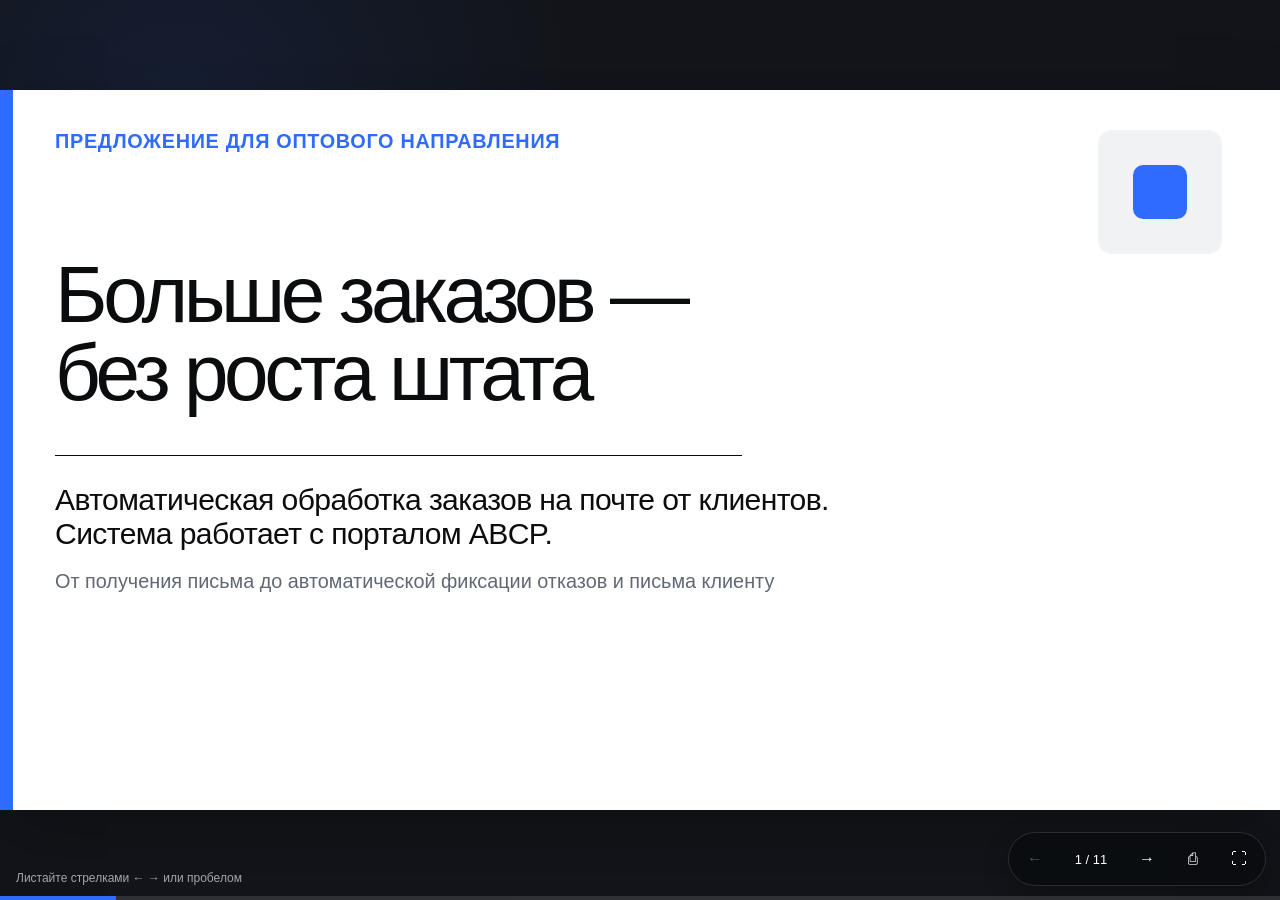
==== presentation/index.html @ 7cd582e7 "Initial SKVOZ site" ====
<!doctype html>
<html lang="ru">
<head>
  <meta charset="utf-8">
  <meta name="viewport" content="width=device-width, initial-scale=1, viewport-fit=cover">
  <meta name="color-scheme" content="light">
  <title>СКВОЗЬ / Заказы - автоматическая обработка заказов из почты</title>
  <style>
    :root {
      --ink: #0b0c0e;
      --muted: #626873;
      --panel: #f1f2f4;
      --line: #c8cbd0;
      --blue: #2f6bff;
      --blue-soft: #dce7ff;
      --white: #fff;
      --shadow: 0 22px 70px rgba(0, 0, 0, .22);
    }

    * { box-sizing: border-box; }

    html, body {
      width: 100%;
      height: 100%;
      margin: 0;
      overflow: hidden;
      background: #121419;
      color: var(--ink);
      font-family: "Helvetica Neue", Arial, sans-serif;
    }

    button, a { font: inherit; }

    .stage {
      position: fixed;
      inset: 0;
      display: grid;
      place-items: center;
      padding: 0;
      background:
        radial-gradient(circle at 14% 12%, rgba(47, 107, 255, .11), transparent 30%),
        #121419;
    }

    .deck {
      position: relative;
      width: min(100vw, 177.7778vh);
      height: min(56.25vw, 100vh);
      overflow: hidden;
      container-type: inline-size;
      background: var(--white);
      box-shadow: var(--shadow);
    }

    .slide {
      position: absolute;
      inset: 0;
      display: none;
      grid-template-rows: auto 1fr auto;
      gap: 2.1cqw;
      padding: 2.8cqw 3.2cqw 2.2cqw;
      background: var(--white);
      opacity: 0;
      transform: translateX(2%);
    }

    .slide.active {
      display: grid;
      animation: enter .28s ease-out forwards;
    }

    @keyframes enter {
      to { opacity: 1; transform: translateX(0); }
    }

    .slide-title {
      max-width: 96%;
      margin: 0;
      font-size: 3.55cqw;
      line-height: 1.04;
      letter-spacing: -.045em;
      font-weight: 500;
    }

    .slide-footer {
      display: flex;
      align-items: center;
      justify-content: space-between;
      min-height: 1.3cqw;
      color: var(--muted);
      font-size: 1.05cqw;
    }

    .eyebrow {
      color: var(--blue);
      font-size: 1.55cqw;
      line-height: 1;
      font-weight: 700;
      letter-spacing: .035em;
      text-transform: uppercase;
    }

    .muted { color: var(--muted); }
    .blue { color: var(--blue); }

    .accent-rail {
      position: absolute;
      inset: 0 auto 0 0;
      width: 1.05cqw;
      background: var(--blue);
    }

    .brand-mark {
      position: absolute;
      right: 4.5cqw;
      top: 3.1cqw;
      width: 9.7cqw;
      aspect-ratio: 1;
      display: grid;
      place-items: center;
      border-radius: 1.1cqw;
      background: var(--panel);
    }

    .brand-mark::after {
      content: "";
      width: 4.2cqw;
      aspect-ratio: 1;
      border-radius: .8cqw;
      background: var(--blue);
    }

    .cover {
      padding-left: 4.3cqw;
    }

    .cover.active { display: block; }

    .cover .eyebrow { margin-top: .5cqw; }

    .cover h1 {
      width: 78%;
      margin: 8.1cqw 0 0;
      font-size: 6.25cqw;
      line-height: .98;
      letter-spacing: -.055em;
      font-weight: 500;
    }

    .cover .rule {
      width: 58%;
      height: 1px;
      margin-top: 3.3cqw;
      background: var(--ink);
    }

    .cover .subtitle {
      margin-top: 2.1cqw;
      font-size: 2.35cqw;
      letter-spacing: -.02em;
    }

    .cover .promise {
      margin-top: 1.5cqw;
      color: var(--muted);
      font-size: 1.55cqw;
    }

    .two-col {
      display: grid;
      grid-template-columns: 1.02fr .88fr;
      gap: 4.6cqw;
      align-items: stretch;
    }

    .lead {
      margin: 0 0 1.4cqw;
      font-size: 2.65cqw;
      line-height: 1.16;
      letter-spacing: -.035em;
      font-weight: 600;
    }

    .body-copy {
      margin: 0;
      font-size: 1.85cqw;
      line-height: 1.28;
    }

    .callout {
      margin-top: 2.2cqw;
      padding: 1.45cqw 1.8cqw;
      border-radius: .85cqw;
      background: var(--blue-soft);
      font-size: 1.65cqw;
      line-height: 1.25;
      font-weight: 700;
    }

    .check-panel {
      height: 100%;
      padding: 2.4cqw 2.35cqw;
      border-radius: 1.15cqw;
      background: var(--panel);
    }

    .panel-label {
      margin: 0 0 2.1cqw;
      color: var(--blue);
      font-size: 1.3cqw;
      font-weight: 700;
      letter-spacing: .03em;
      text-transform: uppercase;
    }

    .check-list {
      display: grid;
      gap: 1.5cqw;
      margin: 0;
      padding: 0;
      list-style: none;
    }

    .check-list li {
      display: grid;
      grid-template-columns: 1.25cqw 1fr;
      gap: 1.15cqw;
      align-items: center;
      font-size: 1.75cqw;
      line-height: 1.12;
      font-weight: 600;
    }

    .dot, .square {
      width: 1.25cqw;
      aspect-ratio: 1;
      background: var(--ink);
    }

    .dot { border-radius: 50%; }
    .square { border-radius: .34cqw; }
    .dot.blue, .square.blue { background: var(--blue); }

    .cards-3 {
      display: grid;
      grid-template-columns: repeat(3, 1fr);
      gap: 3.1cqw;
      align-items: stretch;
    }

    .card {
      position: relative;
      min-height: 0;
      padding: 2.6cqw 2.4cqw;
      border-radius: 1.05cqw;
      background: var(--panel);
    }

    .card.blue-card { background: var(--blue-soft); }

    .step-number {
      display: grid;
      place-items: center;
      width: 3.4cqw;
      aspect-ratio: 1;
      border-radius: .65cqw;
      background: var(--ink);
      color: var(--white);
      font-size: 1.8cqw;
    }

    .blue-card .step-number { background: var(--blue); }

    .card h3 {
      margin: 4.4cqw 0 0;
      font-size: 2.55cqw;
      line-height: 1.06;
      letter-spacing: -.035em;
      font-weight: 500;
    }

    .card p {
      margin: 2.25cqw 0 0;
      color: var(--muted);
      font-size: 1.65cqw;
      line-height: 1.27;
    }

    .outcome-band {
      display: flex;
      align-items: center;
      justify-content: center;
      min-height: 3cqw;
      padding: .6cqw 1.8cqw;
      border-radius: .75cqw;
      background: var(--ink);
      color: var(--white);
      font-size: 1.45cqw;
      font-weight: 700;
      text-align: center;
    }

    .rules-grid {
      display: grid;
      grid-template-columns: repeat(2, 1fr);
      grid-template-rows: repeat(2, 1fr);
      gap: 2.35cqw 3.1cqw;
    }

    .rule-card {
      position: relative;
      overflow: hidden;
      padding: 2cqw 2.2cqw 1.7cqw 3.1cqw;
      border-radius: 1cqw;
      background: var(--panel);
    }

    .rule-card::before {
      content: "";
      position: absolute;
      inset: 0 auto 0 0;
      width: .82cqw;
      background: var(--ink);
    }

    .rule-card.accent::before { background: var(--blue); }

    .rule-card h3 {
      margin: 0 0 1.2cqw;
      font-size: 2.15cqw;
      line-height: 1;
      font-weight: 500;
    }

    .rule-card p {
      margin: 0;
      color: var(--muted);
      font-size: 1.45cqw;
      line-height: 1.24;
    }

    .route-grid {
      display: grid;
      grid-template-columns: 1fr 1fr;
      gap: 3.2cqw;
    }

    .route-card {
      display: grid;
      grid-template-rows: auto auto 1fr auto;
      padding: 2.5cqw 2.7cqw;
      border-radius: 1.05cqw;
      background: var(--panel);
    }

    .route-card.online { background: var(--blue-soft); }

    .tag {
      width: max-content;
      min-width: 10.4cqw;
      padding: .55cqw 1.5cqw;
      border-radius: .7cqw;
      background: var(--ink);
      color: var(--white);
      font-size: 1.15cqw;
      font-weight: 700;
      text-align: center;
      text-transform: uppercase;
    }

    .online .tag { background: var(--blue); }

    .route-card h3 {
      margin: 3.2cqw 0 2.1cqw;
      font-size: 2.7cqw;
      font-weight: 500;
    }

    .route-card p {
      margin: 0;
      color: var(--muted);
      font-size: 1.65cqw;
      line-height: 1.26;
    }

    .route-result {
      margin-top: 2.3cqw;
      padding-top: 1.9cqw;
      border-top: 1px solid var(--line);
      font-size: 1.55cqw;
      line-height: 1.2;
      font-weight: 700;
    }

    .online .route-result { border-color: var(--blue); }

    .timeline {
      position: relative;
      display: grid;
      grid-template-columns: repeat(3, 1fr);
      gap: 3.1cqw;
      padding-top: 5.2cqw;
    }

    .timeline::before {
      content: "";
      position: absolute;
      left: .1cqw;
      right: 2.1cqw;
      top: 8.2cqw;
      height: 1px;
      background: var(--ink);
    }

    .milestone {
      position: relative;
      padding-top: 6cqw;
    }

    .milestone::before {
      content: "";
      position: absolute;
      left: 0;
      top: 2.4cqw;
      width: 1.25cqw;
      aspect-ratio: 1;
      border-radius: 50%;
      background: var(--ink);
      transform: translateY(50%);
      z-index: 1;
    }

    .milestone.accent::before { background: var(--blue); }

    .step-label {
      position: absolute;
      left: 0;
      top: 0;
      color: var(--muted);
      font-size: 1.3cqw;
      font-weight: 700;
      text-transform: uppercase;
    }

    .milestone.accent .step-label { color: var(--blue); }

    .milestone h3 {
      margin: 0 0 1.7cqw;
      font-size: 2.2cqw;
      line-height: 1.07;
      font-weight: 500;
    }

    .milestone p {
      margin: 0;
      color: var(--muted);
      font-size: 1.5cqw;
      line-height: 1.25;
    }

    .soft-outcome {
      padding: 1cqw 1.5cqw;
      border-radius: .7cqw;
      background: var(--blue-soft);
      font-size: 1.45cqw;
      line-height: 1.15;
      text-align: center;
      font-weight: 700;
    }

    .flow-cards .card {
      padding: 2.3cqw 2.4cqw;
    }

    .flow-cards .card h3 { margin-top: 3.6cqw; }
    .flow-cards .card p { margin-top: 2cqw; }

    .watch-intro {
      max-width: 88%;
      margin: 0;
      color: var(--muted);
      font-size: 1.8cqw;
      line-height: 1.25;
    }

    .watch-grid {
      display: grid;
      grid-template-columns: repeat(3, 1fr);
      gap: 3.1cqw;
      align-items: stretch;
      margin-top: 1.3cqw;
    }

    .watch-card {
      position: relative;
      padding: 3.2cqw 2.2cqw 2cqw;
      border-radius: 1cqw;
      background: var(--panel);
    }

    .watch-card::before {
      content: "";
      position: absolute;
      inset: 0 0 auto;
      height: .8cqw;
      border-radius: 1cqw;
      background: var(--ink);
    }

    .watch-card.accent { background: var(--blue-soft); }
    .watch-card.accent::before { background: var(--blue); }

    .watch-card h3 {
      margin: 0 0 2.4cqw;
      font-size: 2.05cqw;
      line-height: 1.09;
      font-weight: 500;
    }

    .watch-card p {
      margin: 0;
      color: var(--muted);
      font-size: 1.5cqw;
      line-height: 1.25;
    }

    .control-grid {
      display: grid;
      grid-template-columns: 1.08fr .9fr;
      gap: 4.7cqw;
    }

    .control-copy .lead { max-width: 95%; }

    .plain-footer {
      justify-content: flex-end;
      font-variant-numeric: tabular-nums;
    }

    .manual-body {
      display: grid;
      grid-template-rows: auto 1fr auto;
      gap: 1.35cqw;
      min-height: 0;
    }

    .manual-intro {
      display: grid;
      grid-template-columns: .72fr 1.28fr;
      gap: 2.2cqw;
      align-items: end;
    }

    .manual-intro strong {
      font-size: 2.15cqw;
      line-height: 1.06;
      letter-spacing: -.035em;
      font-weight: 600;
    }

    .manual-intro p {
      margin: 0;
      color: var(--muted);
      font-size: 1.35cqw;
      line-height: 1.28;
    }

    .manual-steps {
      display: grid;
      grid-template-columns: repeat(4, 1fr);
      grid-template-rows: repeat(2, 1fr);
      gap: 1.15cqw;
      min-height: 0;
    }

    .manual-step {
      position: relative;
      padding: 1.3cqw 1.25cqw 1.15cqw;
      border-radius: .8cqw;
      background: var(--panel);
    }

    .manual-step.risk { background: #fff0ef; }

    .manual-step .step-kicker {
      display: block;
      margin-bottom: .65cqw;
      color: var(--blue);
      font-size: .95cqw;
      font-weight: 800;
      text-transform: uppercase;
    }

    .manual-step.risk .step-kicker { color: #d9423a; }

    .manual-step h3 {
      margin: 0 0 .65cqw;
      font-size: 1.38cqw;
      line-height: 1.12;
      font-weight: 650;
    }

    .manual-step p {
      margin: 0;
      color: var(--muted);
      font-size: 1.05cqw;
      line-height: 1.24;
    }

    .risk-band {
      display: grid;
      grid-template-columns: auto 1fr;
      gap: 1.25cqw;
      align-items: center;
      padding: .95cqw 1.3cqw;
      border-radius: .75cqw;
      background: var(--ink);
      color: white;
    }

    .risk-band strong {
      color: #ff7770;
      font-size: 1.2cqw;
      text-transform: uppercase;
    }

    .risk-band span {
      font-size: 1.22cqw;
      line-height: 1.18;
      font-weight: 600;
    }

    .system-flow {
      display: grid;
      grid-template-columns: repeat(4, 1fr);
      gap: 1.45cqw;
      min-height: 0;
    }

    .system-step {
      position: relative;
      padding: 1.8cqw 1.45cqw 1.35cqw;
      border-radius: .9cqw;
      background: var(--panel);
    }

    .system-step:nth-child(2),
    .system-step:nth-child(4) { background: var(--blue-soft); }

    .system-step .number {
      display: grid;
      place-items: center;
      width: 2.5cqw;
      aspect-ratio: 1;
      margin-bottom: 1.8cqw;
      border-radius: .55cqw;
      background: var(--ink);
      color: white;
      font-size: 1.35cqw;
      font-weight: 700;
    }

    .system-step:nth-child(2) .number,
    .system-step:nth-child(4) .number { background: var(--blue); }

    .system-step h3 {
      margin: 0 0 1.15cqw;
      font-size: 1.85cqw;
      line-height: 1.08;
      font-weight: 600;
    }

    .system-step p {
      margin: 0;
      color: var(--muted);
      font-size: 1.22cqw;
      line-height: 1.3;
    }

    .system-result {
      display: grid;
      grid-template-columns: 1fr 1fr;
      gap: 1.35cqw;
    }

    .system-result div {
      padding: 1cqw 1.25cqw;
      border-radius: .72cqw;
      background: var(--panel);
      font-size: 1.18cqw;
      line-height: 1.2;
      font-weight: 650;
    }

    .system-result div:last-child { background: var(--blue-soft); }

    .after-flow {
      display: grid;
      grid-template-rows: auto auto auto;
      gap: 1.15cqw;
      min-height: 0;
    }

    .common-strip,
    .monitor-strip,
    .delivery-strip {
      display: grid;
      grid-template-columns: repeat(3, 1fr);
      gap: 1.1cqw;
    }

    .common-strip { grid-template-columns: .85fr 1.15fr; }

    .flow-box {
      padding: 1.15cqw 1.25cqw;
      border-radius: .78cqw;
      background: var(--panel);
    }

    .flow-box.accent { background: var(--blue-soft); }

    .flow-box .mini-label {
      display: block;
      margin-bottom: .5cqw;
      color: var(--blue);
      font-size: .92cqw;
      font-weight: 800;
      text-transform: uppercase;
    }

    .flow-box h3 {
      margin: 0 0 .55cqw;
      font-size: 1.42cqw;
      line-height: 1.08;
      font-weight: 650;
    }

    .flow-box p {
      margin: 0;
      color: var(--muted);
      font-size: 1.02cqw;
      line-height: 1.24;
    }

    .route-split {
      display: grid;
      grid-template-columns: 1fr 1fr;
      gap: 1.15cqw;
    }

    .route-lane {
      display: grid;
      grid-template-columns: auto 1fr;
      gap: 1.2cqw;
      align-items: center;
      padding: 1.15cqw 1.3cqw;
      border: 1px solid var(--line);
      border-radius: .82cqw;
      background: white;
    }

    .route-lane.online { border-color: var(--blue); background: var(--blue-soft); }

    .route-lane .route-name {
      min-width: 8.2cqw;
      padding: .65cqw .9cqw;
      border-radius: .65cqw;
      background: var(--ink);
      color: white;
      font-size: 1.12cqw;
      font-weight: 750;
      text-align: center;
    }

    .route-lane.online .route-name { background: var(--blue); }

    .route-lane p {
      margin: 0;
      font-size: 1.08cqw;
      line-height: 1.24;
    }

    .delivery-strip .flow-box:last-child { background: var(--ink); color: white; }
    .delivery-strip .flow-box:last-child p { color: rgba(255,255,255,.75); }

    .metrics-head {
      display: flex;
      align-items: end;
      justify-content: space-between;
      gap: 2cqw;
    }

    .metrics-period {
      padding: .65cqw 1.05cqw;
      border-radius: 999px;
      background: var(--blue-soft);
      color: var(--blue);
      font-size: 1.15cqw;
      font-weight: 750;
      white-space: nowrap;
    }

    .metrics-grid {
      display: grid;
      grid-template-columns: repeat(3, 1fr);
      grid-template-rows: repeat(2, 1fr);
      gap: 1.3cqw;
      min-height: 0;
    }

    .metric-card {
      display: grid;
      align-content: center;
      padding: 1.3cqw 1.5cqw;
      border-radius: .88cqw;
      background: var(--panel);
    }

    .metric-card.accent { background: var(--blue-soft); }

    .metric-number {
      font-size: 3.1cqw;
      line-height: 1;
      letter-spacing: -.05em;
      font-weight: 650;
      font-variant-numeric: tabular-nums;
    }

    .metric-label {
      margin-top: .65cqw;
      color: var(--muted);
      font-size: 1.2cqw;
      line-height: 1.2;
      font-weight: 600;
    }

    .metrics-summary {
      display: grid;
      grid-template-columns: repeat(4, 1fr);
      gap: .8cqw;
      padding: .85cqw 1.1cqw;
      border-radius: .75cqw;
      background: var(--ink);
      color: white;
      font-size: 1.04cqw;
      text-align: center;
    }

    .metrics-summary strong {
      display: block;
      margin-bottom: .2cqw;
      color: #86a9ff;
      font-size: 1.25cqw;
    }

    .screen-body {
      display: grid;
      grid-template-columns: 1fr 19cqw;
      gap: 1.35cqw;
      min-height: 0;
    }

    .screen-frame {
      min-height: 0;
      margin: 0;
      overflow: hidden;
      border: 1px solid #252a34;
      border-radius: .8cqw;
      background: #11151d;
      box-shadow: 0 1cqw 2.5cqw rgba(0,0,0,.14);
    }

    .screen-frame img {
      width: 100%;
      height: 100%;
      display: block;
      object-fit: contain;
    }

    .screen-notes {
      display: grid;
      align-content: start;
      gap: 1cqw;
    }

    .screen-note {
      padding: 1.05cqw 1.1cqw;
      border-radius: .75cqw;
      background: var(--panel);
    }

    .screen-note strong {
      display: block;
      margin-bottom: .35cqw;
      font-size: 1.2cqw;
    }

    .screen-note span {
      display: block;
      color: var(--muted);
      font-size: .98cqw;
      line-height: 1.22;
    }

    .screen-note.accent { background: var(--blue-soft); }

    .screen-focus {
      display: grid;
      grid-template-columns: 1fr 18.5cqw;
      gap: 1.35cqw;
      min-height: 0;
    }

    .screen-crop {
      min-height: 0;
      margin: 0;
      overflow: hidden;
      border: 1px solid #252a34;
      border-radius: .8cqw;
      background: #11151d;
    }

    .screen-crop img {
      width: 100%;
      height: 100%;
      display: block;
      object-fit: contain;
      object-position: center;
    }

    .compare-screens {
      display: grid;
      grid-template-rows: 1fr 1fr;
      gap: 1.15cqw;
      min-height: 0;
    }

    .compare-row {
      display: grid;
      grid-template-columns: 15.5cqw 1fr;
      gap: 1.1cqw;
      min-height: 0;
    }

    .compare-caption {
      display: grid;
      align-content: center;
      padding: 1.1cqw;
      border-radius: .75cqw;
      background: var(--panel);
    }

    .compare-caption strong {
      margin-bottom: .5cqw;
      font-size: 1.3cqw;
    }

    .compare-caption span {
      color: var(--muted);
      font-size: 1cqw;
      line-height: 1.22;
    }

    .compare-image {
      min-height: 0;
      overflow: hidden;
      border: 1px solid #252a34;
      border-radius: .75cqw;
      background: #11151d;
    }

    .compare-image img {
      width: 100%;
      height: 100%;
      display: block;
      object-fit: cover;
      object-position: center 42%;
    }

    .exception-intro {
      display: grid;
      grid-template-columns: .95fr 1.05fr;
      gap: 2.2cqw;
      align-items: end;
    }

    .exception-intro .lead { margin: 0; }

    .exception-intro p:last-child {
      margin: 0;
      color: var(--muted);
      font-size: 1.25cqw;
      line-height: 1.27;
    }

    .exception-cards {
      display: grid;
      grid-template-columns: 1fr 1fr;
      gap: 1.5cqw;
      min-height: 0;
    }

    .exception-card {
      padding: 1.55cqw 1.65cqw;
      border-radius: .9cqw;
      background: var(--panel);
    }

    .exception-card.accent { background: var(--blue-soft); }

    .exception-card h3 {
      margin: 0 0 1cqw;
      font-size: 1.75cqw;
      line-height: 1.08;
    }

    .exception-card ol {
      display: grid;
      gap: .65cqw;
      margin: 0;
      padding-left: 1.5cqw;
      color: var(--muted);
      font-size: 1.08cqw;
      line-height: 1.23;
    }

    .exception-outcome {
      padding: .95cqw 1.2cqw;
      border-radius: .75cqw;
      background: var(--ink);
      color: white;
      font-size: 1.15cqw;
      line-height: 1.2;
      text-align: center;
      font-weight: 650;
    }

    .contacts-slide {
      background:
        linear-gradient(90deg, var(--white) 0 69%, var(--panel) 69% 100%);
    }

    .contacts-slide .slide-title {
      max-width: 78%;
    }

    .contacts-slide-body {
      display: grid;
      grid-template-columns: .82fr 1.18fr;
      gap: 4.4cqw;
      align-items: stretch;
      min-height: 0;
    }

    .contact-slide-left {
      display: flex;
      flex-direction: column;
      align-items: flex-start;
      justify-content: center;
      padding-right: 1cqw;
    }

    .contact-slide-brand {
      margin-bottom: .65cqw;
      font-size: 3.8cqw;
      line-height: .95;
      letter-spacing: -.055em;
      font-weight: 700;
    }

    .contact-slide-descriptor {
      color: var(--muted);
      font-size: 1.15cqw;
      letter-spacing: .055em;
    }

    .contact-slide-product {
      max-width: 30cqw;
      margin: 3cqw 0 1.8cqw;
      font-size: 1.55cqw;
      line-height: 1.25;
      font-weight: 600;
    }

    .contact-slide-email {
      color: var(--blue);
      font-size: 2.1cqw;
      line-height: 1;
      letter-spacing: -.035em;
      font-weight: 700;
      text-decoration: none;
    }

    .contact-slide-parties {
      display: grid;
      align-content: center;
      border-top: 1px solid var(--ink);
      border-bottom: 1px solid var(--ink);
    }

    .contact-slide-party {
      display: grid;
      grid-template-columns: minmax(12cqw, .8fr) 1.2fr;
      gap: 2cqw;
      padding: 2cqw 0;
    }

    .contact-slide-party + .contact-slide-party {
      border-top: 1px solid var(--line);
    }

    .contact-slide-region {
      margin: 0;
      color: var(--blue);
      font-size: .85cqw;
      line-height: 1.3;
      font-weight: 700;
      letter-spacing: .045em;
      text-transform: uppercase;
    }

    .contact-slide-details h3 {
      margin: 0 0 .45cqw;
      font-size: 1.65cqw;
      line-height: 1.05;
    }

    .contact-slide-location {
      margin: 0 0 .7cqw;
      color: var(--muted);
      font-size: .95cqw;
    }

    .contact-slide-details dl {
      display: grid;
      gap: .3cqw;
      margin: .8cqw 0 1.05cqw;
    }

    .contact-slide-details dl div {
      display: grid;
      grid-template-columns: minmax(5.8cqw, auto) 1fr;
      gap: .7cqw;
      font-size: .9cqw;
    }

    .contact-slide-details dt {
      color: var(--muted);
    }

    .contact-slide-details dd {
      margin: 0;
      font-weight: 650;
    }

    .contact-slide-phone {
      color: var(--ink);
      font-size: 1.35cqw;
      line-height: 1;
      font-weight: 700;
      text-decoration: none;
    }

    .close.active { display: block; }

    .close {
      padding: 3.5cqw 4.3cqw;
    }

    .close h2 {
      width: 90%;
      margin: 8.6cqw 0 0;
      font-size: 5.6cqw;
      line-height: 1.05;
      letter-spacing: -.055em;
      font-weight: 500;
    }

    .close-rule {
      height: 1px;
      margin: 3.5cqw 0 3.2cqw;
      background: var(--ink);
    }

    .close-points {
      display: grid;
      gap: 1.5cqw;
      margin: 0;
      padding: 0;
      list-style: none;
    }

    .close-points li {
      display: grid;
      grid-template-columns: 1.55cqw 1fr;
      gap: 1.6cqw;
      align-items: center;
      font-size: 1.9cqw;
      font-weight: 600;
    }

    .controls {
      position: fixed;
      right: max(14px, env(safe-area-inset-right));
      bottom: max(14px, env(safe-area-inset-bottom));
      z-index: 30;
      display: flex;
      align-items: center;
      gap: 8px;
      padding: 7px;
      border: 1px solid rgba(255,255,255,.13);
      border-radius: 999px;
      background: rgba(10, 12, 16, .84);
      box-shadow: 0 8px 25px rgba(0,0,0,.25);
      backdrop-filter: blur(12px);
      transition: opacity .2s ease;
    }

    .controls button {
      display: grid;
      place-items: center;
      width: 38px;
      height: 38px;
      padding: 0;
      border: 0;
      border-radius: 50%;
      background: transparent;
      color: white;
      cursor: pointer;
    }

    .controls button:hover,
    .controls button:focus-visible { background: rgba(255,255,255,.14); outline: none; }

    .controls button:disabled { opacity: .28; cursor: default; }

    .counter {
      min-width: 58px;
      color: white;
      font-size: 13px;
      font-variant-numeric: tabular-nums;
      text-align: center;
    }

    .progress {
      position: fixed;
      inset: auto 0 0;
      z-index: 31;
      height: 4px;
      background: rgba(255,255,255,.12);
    }

    .progress span {
      display: block;
      width: 9.0909%;
      height: 100%;
      background: var(--blue);
      transition: width .25s ease;
    }

    .hint {
      position: fixed;
      left: 16px;
      bottom: 15px;
      z-index: 25;
      color: rgba(255,255,255,.62);
      font-size: 12px;
      transition: opacity .4s ease;
    }

    .sr-only {
      position: absolute;
      width: 1px;
      height: 1px;
      padding: 0;
      margin: -1px;
      overflow: hidden;
      clip: rect(0,0,0,0);
      white-space: nowrap;
      border: 0;
    }

    @media (max-width: 760px), (max-aspect-ratio: 4/5) {
      html, body {
        overflow: hidden;
        background: var(--white);
      }

      .stage {
        display: block;
        padding: 0;
        background: var(--white);
      }

      .deck {
        width: 100vw;
        height: 100dvh;
        min-height: 100vh;
        box-shadow: none;
      }

      .slide {
        grid-template-rows: auto auto auto;
        gap: 20px;
        padding: 26px 18px calc(118px + env(safe-area-inset-bottom));
        overflow-x: hidden;
        overflow-y: auto;
        overscroll-behavior: contain;
        -webkit-overflow-scrolling: touch;
      }

      .slide.active:not(.cover):not(.close) {
        display: flex;
        flex-direction: column;
        align-items: stretch;
      }

      .slide.active:not(.cover):not(.close) > * {
        flex: 0 0 auto;
        min-height: auto;
      }

      .slide-title {
        max-width: 100%;
        font-size: clamp(30px, 8.2vw, 40px);
        line-height: 1.04;
        letter-spacing: -.04em;
      }

      .slide-footer {
        min-height: 24px;
        margin-top: 4px;
        font-size: 13px;
      }

      .eyebrow {
        font-size: 13px;
        line-height: 1.2;
      }

      .accent-rail { width: 7px; }

      .brand-mark {
        top: 26px;
        right: 20px;
        width: 76px;
        border-radius: 12px;
      }

      .brand-mark::after {
        width: 34px;
        border-radius: 7px;
      }

      .cover {
        padding: 30px 20px 100px 28px;
        overflow-y: auto;
      }

      .cover .eyebrow {
        width: calc(100% - 94px);
        margin-top: 0;
      }

      .cover h1 {
        width: 100%;
        margin: min(24vh, 180px) 0 0;
        font-size: clamp(42px, 12.5vw, 60px);
        line-height: .98;
      }

      .cover .rule {
        width: 100%;
        margin-top: 34px;
      }

      .cover .subtitle {
        margin-top: 25px;
        font-size: 22px;
        line-height: 1.18;
      }

      .cover .promise {
        margin-top: 18px;
        font-size: 16px;
        line-height: 1.3;
      }

      .manual-body {
        display: flex;
        flex-direction: column;
        gap: 16px;
        flex: 0 0 auto;
      }
      .manual-intro { grid-template-columns: 1fr; gap: 10px; }
      .manual-intro strong { font-size: 24px; line-height: 1.1; }
      .manual-intro p { font-size: 16px; line-height: 1.35; }

      .manual-steps {
        display: flex;
        flex-direction: column;
        grid-template-columns: 1fr;
        grid-template-rows: none;
        gap: 12px;
      }

      .manual-step {
        padding: 16px;
        border-radius: 12px;
      }

      .manual-step .step-kicker { margin-bottom: 7px; font-size: 11px; }
      .manual-step h3 { margin-bottom: 7px; font-size: 20px; }
      .manual-step p { font-size: 15px; line-height: 1.3; }

      .risk-band {
        grid-template-columns: 1fr;
        gap: 7px;
        padding: 15px 16px;
        border-radius: 12px;
      }

      .risk-band strong { font-size: 12px; }
      .risk-band span { font-size: 16px; line-height: 1.3; }

      .system-flow {
        grid-template-columns: 1fr;
        gap: 12px;
      }

      .system-step {
        padding: 18px;
        border-radius: 12px;
      }

      .system-step .number {
        width: 38px;
        margin-bottom: 16px;
        border-radius: 8px;
        font-size: 18px;
      }

      .system-step h3 { margin-bottom: 10px; font-size: 24px; }
      .system-step p { font-size: 16px; line-height: 1.35; }

      .system-result { grid-template-columns: 1fr; gap: 10px; }
      .system-result div { padding: 15px; border-radius: 11px; font-size: 15px; line-height: 1.3; }

      .after-flow {
        display: flex;
        flex-direction: column;
        gap: 12px;
      }
      .common-strip,
      .monitor-strip,
      .delivery-strip,
      .route-split { grid-template-columns: 1fr; gap: 10px; }

      .flow-box {
        padding: 15px;
        border-radius: 11px;
      }

      .flow-box .mini-label { margin-bottom: 6px; font-size: 11px; }
      .flow-box h3 { margin-bottom: 7px; font-size: 20px; }
      .flow-box p { font-size: 15px; line-height: 1.32; }

      .route-lane {
        grid-template-columns: 1fr;
        gap: 10px;
        padding: 15px;
        border-radius: 11px;
      }

      .route-lane .route-name {
        width: max-content;
        min-width: 112px;
        padding: 8px 12px;
        border-radius: 9px;
        font-size: 14px;
      }

      .route-lane p { font-size: 15px; line-height: 1.32; }

      .metrics-head {
        display: grid;
        justify-items: start;
        gap: 12px;
      }

      .metrics-period { padding: 8px 12px; font-size: 13px; }

      .metrics-grid {
        grid-template-columns: repeat(2, minmax(0, 1fr));
        grid-template-rows: none;
        gap: 10px;
      }

      .metric-card {
        min-height: 150px;
        padding: 15px;
        border-radius: 12px;
      }

      .metric-number { font-size: 36px; }
      .metric-label { margin-top: 9px; font-size: 14px; line-height: 1.25; }

      .metrics-summary {
        grid-template-columns: repeat(2, minmax(0, 1fr));
        gap: 8px;
        padding: 12px;
        border-radius: 11px;
        font-size: 13px;
      }

      .metrics-summary strong { margin-bottom: 3px; font-size: 18px; }

      .screen-body,
      .screen-focus {
        grid-template-columns: 1fr;
        gap: 12px;
      }

      .screen-frame,
      .screen-crop {
        width: 100%;
        aspect-ratio: 16 / 9;
        border-radius: 10px;
      }

      .screen-notes { gap: 10px; }

      .screen-note {
        padding: 14px;
        border-radius: 11px;
      }

      .screen-note strong { margin-bottom: 5px; font-size: 17px; }
      .screen-note span { font-size: 14px; line-height: 1.3; }

      .compare-screens {
        display: flex;
        flex-direction: column;
        gap: 14px;
      }

      .compare-row {
        grid-template-columns: 1fr;
        gap: 8px;
      }

      .compare-caption {
        padding: 14px;
        border-radius: 11px;
      }

      .compare-caption strong { margin-bottom: 5px; font-size: 18px; }
      .compare-caption span { font-size: 14px; line-height: 1.3; }

      .compare-image {
        width: 100%;
        aspect-ratio: 16 / 9;
        border-radius: 10px;
      }

      .compare-image img { object-fit: contain; object-position: center; }

      .exception-intro {
        grid-template-columns: 1fr;
        gap: 10px;
      }

      .exception-intro .lead { font-size: 24px; }
      .exception-intro p:last-child { font-size: 16px; line-height: 1.35; }

      .exception-cards {
        display: flex;
        flex-direction: column;
        gap: 12px;
      }

      .exception-card {
        padding: 17px;
        border-radius: 12px;
      }

      .exception-card h3 { margin-bottom: 12px; font-size: 22px; }
      .exception-card ol { gap: 9px; padding-left: 20px; font-size: 15px; line-height: 1.32; }

      .exception-outcome {
        padding: 15px;
        border-radius: 11px;
        font-size: 16px;
        line-height: 1.3;
      }

      .contacts-slide {
        background: var(--white);
      }

      .contacts-slide .slide-title {
        max-width: 100%;
      }

      .contacts-slide-body {
        display: flex;
        flex-direction: column;
        gap: 28px;
      }

      .contact-slide-left {
        display: block;
        padding: 4px 0 24px;
        border-bottom: 1px solid var(--ink);
      }

      .contact-slide-brand {
        margin-bottom: 8px;
        font-size: 44px;
      }

      .contact-slide-descriptor {
        font-size: 13px;
      }

      .contact-slide-product {
        max-width: 100%;
        margin: 26px 0 18px;
        font-size: 18px;
      }

      .contact-slide-email {
        font-size: 26px;
      }

      .contact-slide-parties {
        display: flex;
        flex-direction: column;
        border-top: 0;
        border-bottom: 0;
      }

      .contact-slide-party {
        display: block;
        padding: 22px 0;
        border-bottom: 1px solid var(--line);
      }

      .contact-slide-party:first-child {
        padding-top: 0;
      }

      .contact-slide-party + .contact-slide-party {
        border-top: 0;
      }

      .contact-slide-region {
        margin-bottom: 14px;
        font-size: 11px;
      }

      .contact-slide-details h3 {
        margin-bottom: 5px;
        font-size: 24px;
      }

      .contact-slide-location {
        margin-bottom: 10px;
        font-size: 15px;
      }

      .contact-slide-details dl {
        gap: 6px;
        margin: 16px 0 18px;
      }

      .contact-slide-details dl div {
        grid-template-columns: 1fr;
        gap: 1px;
        font-size: 15px;
      }

      .contact-slide-phone {
        font-size: 22px;
      }

      .close {
        padding: 30px 20px 100px 28px;
        overflow-y: auto;
      }

      .close h2 {
        width: 100%;
        margin: min(20vh, 145px) 0 0;
        font-size: clamp(39px, 11vw, 54px);
        line-height: 1;
      }

      .close-rule { margin: 32px 0 28px; }
      .close-points { gap: 18px; }

      .close-points li {
        grid-template-columns: 18px 1fr;
        gap: 13px;
        align-items: start;
        font-size: 18px;
        line-height: 1.25;
      }

      .close-points .square {
        width: 18px;
        margin-top: 2px;
        border-radius: 5px;
      }

      .hint { display: none; }

      .controls {
        right: 50%;
        bottom: max(12px, env(safe-area-inset-bottom));
        gap: 5px;
        padding: 6px;
        transform: translateX(50%);
      }

      .controls button { width: 42px; height: 42px; }
      .counter { min-width: 62px; font-size: 13px; }
      .progress { height: 3px; }
    }

    @media (prefers-reduced-motion: reduce) {
      .slide.active { animation: none; opacity: 1; transform: none; }
      .progress span { transition: none; }
    }

    @media print {
      @page { size: 13.333in 7.5in; margin: 0; }
      html, body { width: auto; height: auto; overflow: visible; background: white; }
      .stage { position: static; display: block; background: white; }
      .deck { width: auto; height: auto; overflow: visible; box-shadow: none; }
      .slide, .slide.active, .cover.active, .close.active {
        position: relative;
        display: grid !important;
        width: 13.333in;
        height: 7.5in;
        page-break-after: always;
        opacity: 1;
        transform: none;
        animation: none;
      }
      .cover.active, .close.active { display: block !important; }
      .controls, .progress, .hint { display: none !important; }
    }
  </style>
</head>
<body>
  <div class="stage">
    <main class="deck" id="deck" aria-label="Презентация об автоматизации оптовых заказов">
      <section class="slide cover active" data-title="Больше заказов — без роста штата" aria-hidden="false">
        <span class="accent-rail" aria-hidden="true"></span>
        <div class="brand-mark" aria-hidden="true"></div>
        <div class="eyebrow">Предложение для оптового направления</div>
        <h1>Больше заказов —<br>без роста штата</h1>
        <div class="rule" aria-hidden="true"></div>
        <div class="subtitle">Автоматическая обработка заказов на почте от клиентов.<br>Система работает с порталом ABCP.</div>
        <div class="promise">От получения письма до автоматической фиксации отказов и письма клиенту</div>
      </section>

      <section class="slide" data-title="Ручная обработка заказа" aria-hidden="true">
        <h2 class="slide-title">Ручная обработка: один заказ приходится сопровождать несколько раз</h2>
        <div class="manual-body">
          <div class="manual-intro">
            <strong>Одна и та же информация постоянно переносится и сверяется вручную.</strong>
            <p>Сотрудник работает одновременно с письмом клиента, Excel-файлом, панелью управления ABCP и ответами поставщиков. На каждом переходе возникает риск пропустить позицию, ошибиться в цене или сроке.</p>
          </div>
          <div class="manual-steps">
            <article class="manual-step"><span class="step-kicker">Шаг 1</span><h3>Принять заказ</h3><p>Открыть письмо клиента, найти вложение и разобраться в структуре Excel.</p></article>
            <article class="manual-step"><span class="step-kicker">Шаг 2</span><h3>Завести позиции в ABCP</h3><p>Найти клиента и вручную перенести артикулы, бренды, количество и ожидаемую цену.</p></article>
            <article class="manual-step risk"><span class="step-kicker">Шаг 3 · риск ошибки</span><h3>Сверить цену и срок</h3><p>Постоянно переключаться между ABCP и Excel, проверяя каждую позицию.</p></article>
            <article class="manual-step"><span class="step-kicker">Шаг 4</span><h3>Ответить по отсутствующим позициям</h3><p>Если товара нет в наличии или в предложениях поставщиков, подготовить отказ клиенту.</p></article>
            <article class="manual-step"><span class="step-kicker">Шаг 5</span><h3>Оформить заказ</h3><p>Создать заказ в панели ABCP и перевести его в нужный статус для отправки поставщику.</p></article>
            <article class="manual-step"><span class="step-kicker">Шаг 6</span><h3>Следить за поставщиком</h3><p>Проверять почту и статусы, ожидая подтверждение, частичный ответ или отказ.</p></article>
            <article class="manual-step risk"><span class="step-kicker">Шаг 7 · повторный поиск</span><h3>Найти исходный заказ</h3><p>При новом отказе определить, к какому заказу и какому клиенту он относится.</p></article>
            <article class="manual-step"><span class="step-kicker">Шаг 8</span><h3>Уведомить клиента</h3><p>Подготовить новое письмо, перечислить изменения и вручную обновить данные заказа.</p></article>
          </div>
          <div class="risk-band"><strong>Последствие</strong><span>Рост количества заказов почти напрямую увеличивает ручную нагрузку и потребность в сотрудниках.</span></div>
        </div>
        <footer class="slide-footer plain-footer"><span>2</span></footer>
      </section>

      <section class="slide" data-title="Как система обрабатывает заказ" aria-hidden="true">
        <h2 class="slide-title">Как система обрабатывает заказ — до создания в ABCP</h2>
        <div class="system-flow">
          <article class="system-step"><div class="number">1</div><h3>Сканирует почту</h3><p>Постоянно проверяет клиентские ящики, находит новые заказы и открывает приложенные Excel-файлы.</p></article>
          <article class="system-step"><div class="number">2</div><h3>Определяет правила клиента</h3><p>Понимает, по какому прайс-листу и с каким сроком поставки клиент оформил каждую позицию.</p></article>
          <article class="system-step"><div class="number">3</div><h3>Проверяет предложения</h3><p>Сравнивает доступных клиенту поставщиков в ABCP по наличию, цене и сроку. Учитывает рабочий график, настроенный в ABCP.</p></article>
          <article class="system-step"><div class="number">4</div><h3>Формирует решение</h3><p>Выбирает подходящее предложение или фиксирует понятную причину, почему позицию заказать нельзя.</p></article>
        </div>
        <div>
          <div class="system-result">
            <div><strong>Товар найден:</strong> позиция готовится к заказу с выбранным поставщиком, ценой и сроком.</div>
            <div><strong>Товар не найден:</strong> система формирует ответное письмо и файл с отказами и отправляет их клиенту.</div>
          </div>
          <footer class="slide-footer plain-footer"><span>3</span></footer>
        </div>
      </section>

      <section class="slide" data-title="Как система доводит заказ" aria-hidden="true">
        <h2 class="slide-title">Как система доводит заказ до поставщика и клиента</h2>
        <div class="after-flow">
          <div class="common-strip">
            <article class="flow-box"><span class="mini-label">Шаг 5</span><h3>Создаёт заказ в ABCP</h3><p>Записывает клиента, поставщика, позиции, количество, цену и срок в панели управления ABCP.</p></article>
            <article class="flow-box accent"><span class="mini-label">Шаг 6</span><h3>Определяет способ передачи поставщику</h3><p>Система понимает, работает поставщик по прайсу или принимает прямой заказ по API.</p></article>
          </div>
          <div class="route-split">
            <div class="route-lane"><div class="route-name">По прайсу</div><p>Система переводит заказ в нужный статус, после чего ABCP автоматически передаёт его поставщику.</p></div>
            <div class="route-lane online"><div class="route-name">По API</div><p>Система проверяет обязательные поля и отправляет заказ напрямую. Если данных не хватает, сотрудник получает понятное предупреждение.</p></div>
          </div>
          <div class="monitor-strip">
            <article class="flow-box"><span class="mini-label">Фиксация отказа</span><h3>Отказ прайсового поставщика</h3><p>Система сканирует почту, разбирает возвращённый файл и регистрирует полный или частичный отказ.</p></article>
            <article class="flow-box"><span class="mini-label">Фиксация отказа</span><h3>Отказ по онлайн-заказу</h3><p>Система получает полный или частичный отказ, регистрирует его и обновляет заказ.</p></article>
            <article class="flow-box accent"><span class="mini-label">Фиксация отказа</span><h3>Ручной отказ в ABCP</h3><p>Если сотрудник поставил отказ при сборке, система видит его и автоматически регистрирует.</p></article>
          </div>
          <div class="delivery-strip">
            <article class="flow-box"><span class="mini-label">Шаг 7</span><h3>Находит исходный заказ</h3><p>Связывает отказ с конкретной позицией, заказом и клиентом.</p></article>
            <article class="flow-box"><span class="mini-label">Шаг 8</span><h3>Обновляет ABCP</h3><p>Отображает полный или частичный отказ и автоматически обновляет статус позиции.</p></article>
            <article class="flow-box"><span class="mini-label">Результат</span><h3>Уведомляет клиента об отказе</h3><p>Отправляет письмо с новыми полными или частичными отказами — без ручного поиска заказа.</p></article>
          </div>
        </div>
        <footer class="slide-footer plain-footer"><span>4</span></footer>
      </section>

      <section class="slide" data-title="Результаты на реальных заказах" aria-hidden="true">
        <div class="metrics-head"><h2 class="slide-title">Что система уже сделала на реальных заказах</h2><span class="metrics-period">23 апреля — 14 июля 2026</span></div>
        <div class="metrics-grid">
          <article class="metric-card accent"><div class="metric-number">1&nbsp;019</div><div class="metric-label">заявок клиентов обработано</div></article>
          <article class="metric-card"><div class="metric-number">15&nbsp;933</div><div class="metric-label">товарные позиции проверены по правилам заказа</div></article>
          <article class="metric-card"><div class="metric-number">996</div><div class="metric-label">заказов создано в ABCP</div></article>
          <article class="metric-card"><div class="metric-number">1&nbsp;019</div><div class="metric-label">первичных ответов отправлено клиентам</div></article>
          <article class="metric-card accent"><div class="metric-number">2&nbsp;515</div><div class="metric-label">уникальных позиций с последующим полным или частичным отказом обнаружено</div></article>
          <article class="metric-card"><div class="metric-number">1&nbsp;636</div><div class="metric-label">писем клиентам о новых отказах и сокращениях отправлено</div></article>
        </div>
        <div>
          <div class="metrics-summary">
            <div><strong>510</strong>заявок заказано полностью</div>
            <div><strong>450</strong>заявок заказано частично</div>
            <div><strong>59</strong>заявок без заказанных позиций</div>
            <div><strong>68</strong>поставщиков использовано</div>
          </div>
          <footer class="slide-footer"><span>Данные рабочей базы на 14.07.2026</span><span>5</span></footer>
        </div>
      </section>

      <section class="slide" data-title="Лента заказов" aria-hidden="true">
        <h2 class="slide-title">Лента заказов — единая картина по всем заявкам</h2>
        <div class="screen-body">
          <figure class="screen-frame"><img src="[data-uri]" alt="Лента заказов ABCP с раскрытой заявкой и результатами по позициям"></figure>
          <div class="screen-notes">
            <div class="screen-note accent"><strong>Быстрый поиск</strong><span>Фильтры по клиенту, дате, теме, заказу и артикулу.</span></div>
            <div class="screen-note"><strong>Статус заявки</strong><span>Сразу видно: заказано полностью, частично или не заказано.</span></div>
            <div class="screen-note"><strong>Причина решения</strong><span>По каждой позиции показаны поставщик, цена, срок и причина отказа.</span></div>
            <div class="screen-note"><strong>Дальнейшие изменения</strong><span>Отказы поставщика и уведомления клиенту остаются в истории заказа.</span></div>
          </div>
        </div>
        <footer class="slide-footer plain-footer"><span>6</span></footer>
      </section>

      <section class="slide" data-title="Полностью заказанная заявка" aria-hidden="true">
        <h2 class="slide-title">В ленте видно, что заказано полностью</h2>
        <div class="screen-focus">
          <figure class="screen-crop"><img src="[data-uri]" alt="Пример полностью заказанной заявки в ленте"></figure>
          <div class="screen-notes">
            <div class="screen-note accent"><strong>Итог без ручного подсчёта</strong><span>Зелёный статус показывает, что все позиции заказаны.</span></div>
            <div class="screen-note"><strong>Контроль деталей</strong><span>Видны артикулы, количество, выбранный поставщик, цена и срок.</span></div>
            <div class="screen-note"><strong>История после заказа</strong><span>Ниже фиксируются последующие отказы и изменения, если они появятся.</span></div>
          </div>
        </div>
        <footer class="slide-footer plain-footer"><span>7</span></footer>
      </section>

      <section class="slide" data-title="Частичные заказы и причины" aria-hidden="true">
        <h2 class="slide-title">Лента показывает частичные заказы и причины отказов</h2>
        <div class="compare-screens">
          <div class="compare-row">
            <div class="compare-caption"><strong>Цена выше допустимой</strong><span>Система заказывает подходящие позиции, а по отклонённой показывает конкретную причину.</span></div>
            <div class="compare-image"><img src="[data-uri]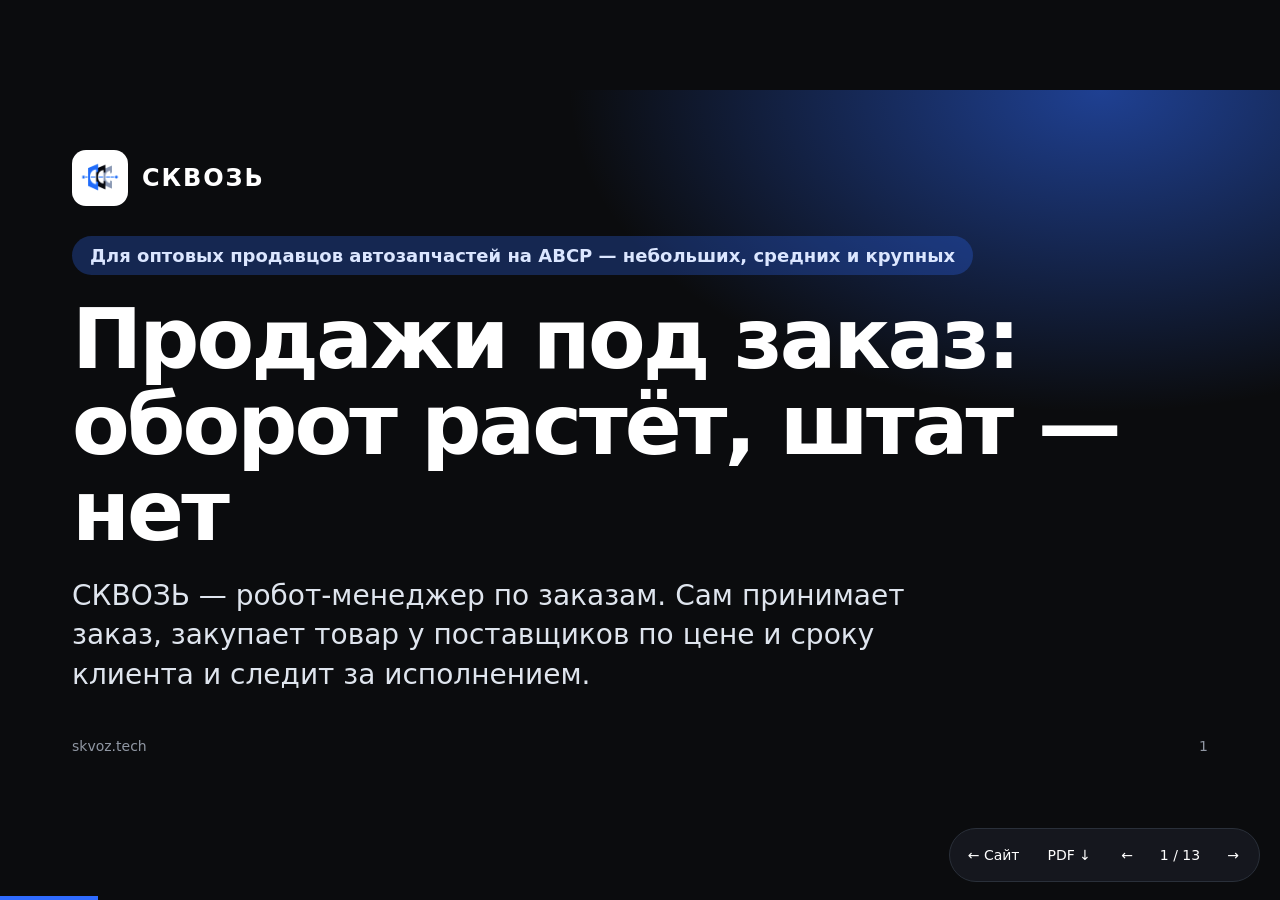
